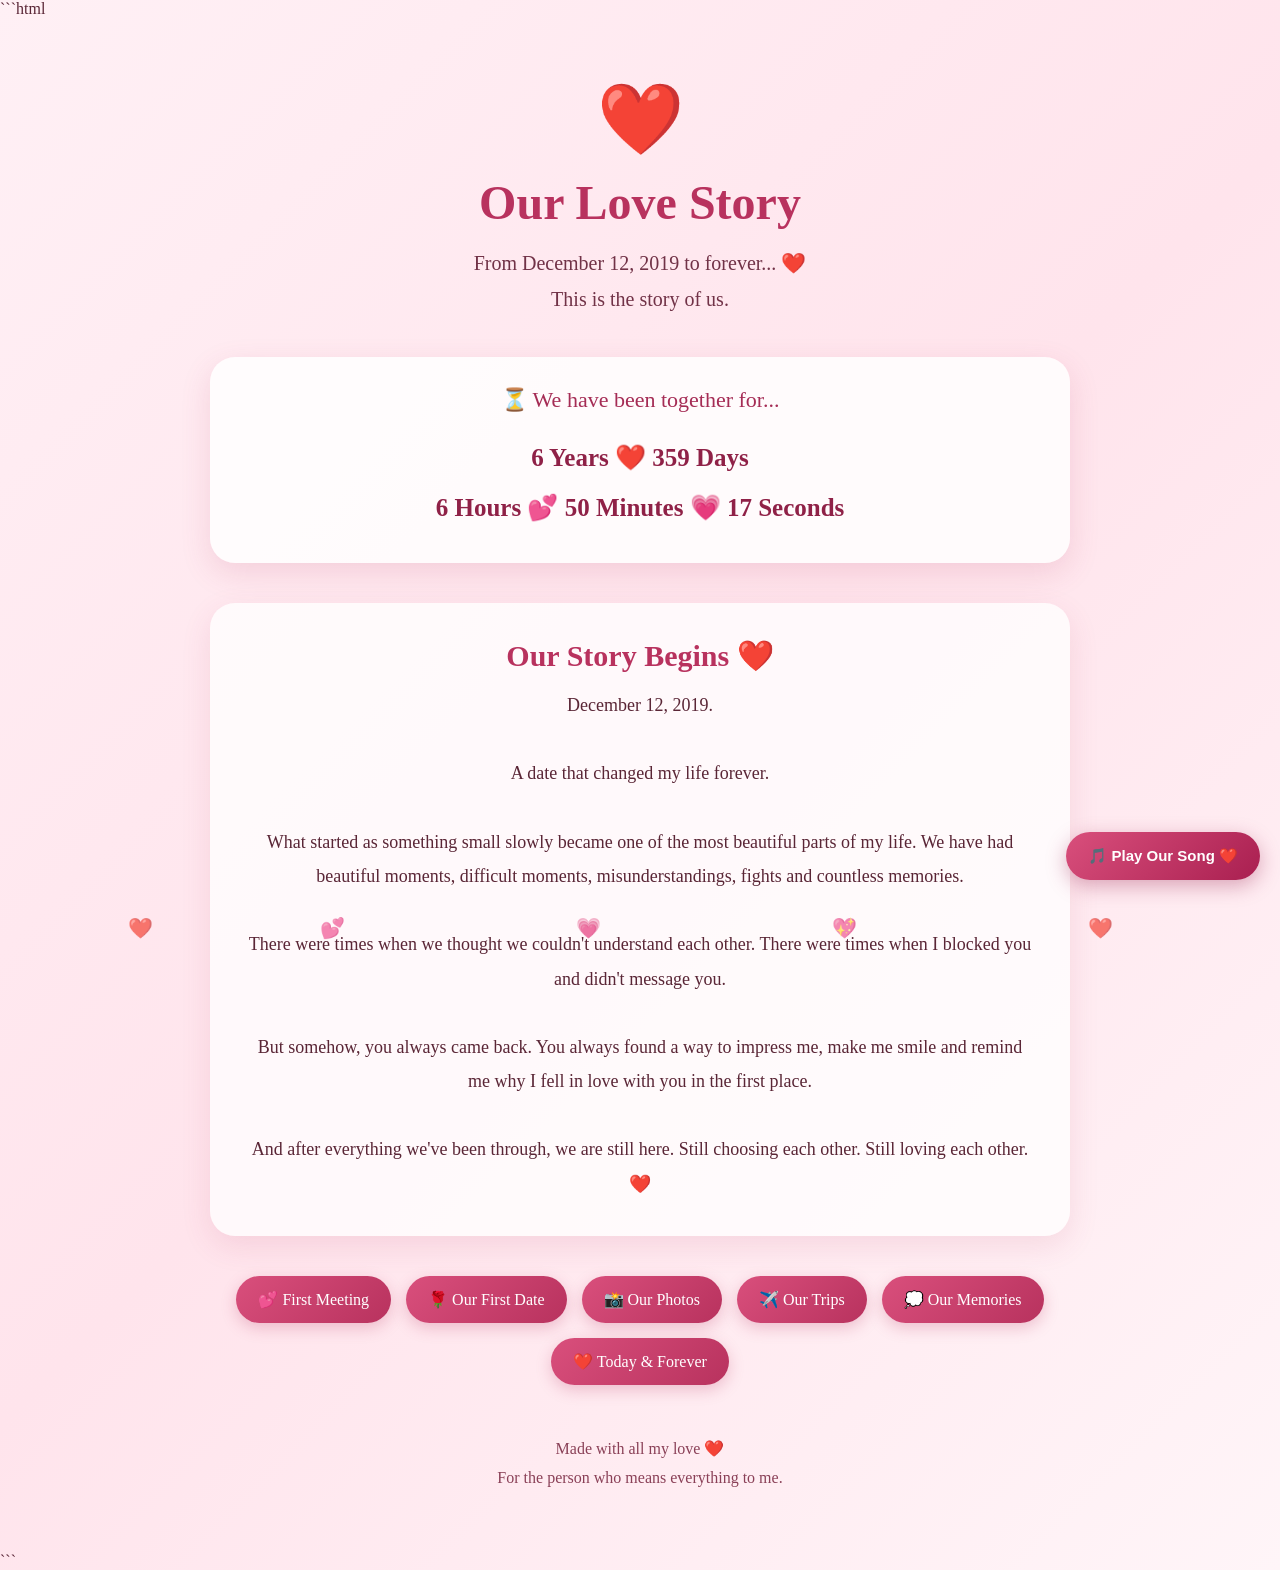
==== websitee/index.html @ d225ccf0 "Add files via upload" ====
```html
<!DOCTYPE html>
<html lang="en">
<head>
    <meta charset="UTF-8">
    <meta name="viewport" content="width=device-width, initial-scale=1.0">

    <title>Our Love Story ❤️</title>

    <link rel="icon" type="image/png" href="assets/icons/favicon.png">

    <style>
        * {
            margin: 0;
            padding: 0;
            box-sizing: border-box;
        }

        body {
            font-family: Georgia, serif;
            background: linear-gradient(
                135deg,
                #fff0f5,
                #ffe4ec,
                #fff5f8
            );
            color: #5a2636;
            min-height: 100vh;
            overflow-x: hidden;
        }

        /* =========================
           FLOATING HEARTS
        ========================= */

        .heart {
            position: fixed;
            bottom: -40px;
            font-size: 20px;
            animation: floatHeart 8s linear infinite;
            opacity: 0.7;
            pointer-events: none;
            z-index: 0;
        }

        @keyframes floatHeart {

            0% {
                transform: translateY(0) rotate(0deg);
                opacity: 0;
            }

            20% {
                opacity: 0.8;
            }

            100% {
                transform: translateY(-110vh) rotate(360deg);
                opacity: 0;
            }
        }


        /* =========================
           MAIN CONTAINER
        ========================= */

        .container {
            width: 90%;
            max-width: 900px;
            margin: auto;
            padding: 60px 20px;
            text-align: center;
            position: relative;
            z-index: 1;
        }


        /* =========================
           HEART
        ========================= */

        .main-heart {
            font-size: 70px;
            animation: heartbeat 1.5s infinite;
        }

        @keyframes heartbeat {

            0%,
            100% {
                transform: scale(1);
            }

            50% {
                transform: scale(1.15);
            }
        }


        /* =========================
           TITLE
        ========================= */

        h1 {
            font-size: 48px;
            color: #b8325e;
            margin: 15px 0;
        }

        .subtitle {
            font-size: 20px;
            line-height: 1.8;
            margin-bottom: 40px;
            color: #713247;
        }


        /* =========================
           LOVE COUNTER
        ========================= */

        .counter-box {
            background: rgba(255, 255, 255, 0.85);
            border-radius: 25px;
            padding: 30px;
            box-shadow:
                0 10px 30px rgba(180, 60, 100, 0.15);
            margin-bottom: 40px;
        }

        .counter-title {
            font-size: 22px;
            margin-bottom: 20px;
            color: #a52c55;
        }

        #loveCounter {
            font-size: 25px;
            font-weight: bold;
            color: #8f2147;
            line-height: 2;
        }


        /* =========================
           STORY
        ========================= */

        .story {
            background: rgba(255, 255, 255, 0.78);
            border-radius: 25px;
            padding: 35px;
            margin-bottom: 40px;

            box-shadow:
                0 10px 30px rgba(180, 60, 100, 0.12);
        }

        .story h2 {
            color: #b8325e;
            margin-bottom: 15px;
            font-size: 30px;
        }

        .story p {
            font-size: 18px;
            line-height: 1.9;
        }


        /* =========================
           NAVIGATION BUTTONS
        ========================= */

        .buttons {
            display: flex;
            flex-wrap: wrap;
            justify-content: center;
            gap: 15px;
            margin-top: 30px;
        }

        .btn {
            text-decoration: none;
            color: white;

            background:
                linear-gradient(
                    135deg,
                    #d94f7c,
                    #b8325e
                );

            padding: 14px 22px;

            border-radius: 30px;

            font-size: 16px;

            transition: 0.3s;

            box-shadow:
                0 5px 15px rgba(184, 50, 94, 0.25);
        }

        .btn:hover {
            transform: translateY(-4px);

            box-shadow:
                0 8px 20px rgba(184, 50, 94, 0.35);
        }


        /* =========================
           MUSIC BUTTON
        ========================= */

        #musicBtn {

            position: fixed;

            right: 20px;
            bottom: 20px;

            z-index: 9999;

            border: none;

            border-radius: 50px;

            padding: 15px 22px;

            background:
                linear-gradient(
                    135deg,
                    #d94f7c,
                    #a91f50
                );

            color: white;

            font-size: 15px;

            font-weight: bold;

            cursor: pointer;

            box-shadow:
                0 6px 20px rgba(150, 30, 75, 0.35);

            transition: 0.3s;
        }

        #musicBtn:hover {

            transform: scale(1.05);

            box-shadow:
                0 8px 25px rgba(150, 30, 75, 0.45);
        }


        /* =========================
           FOOTER
        ========================= */

        footer {

            margin-top: 50px;

            font-size: 16px;

            color: #8a4057;

            line-height: 1.8;
        }


        /* =========================
           MOBILE
        ========================= */

        @media (max-width: 600px) {

            h1 {
                font-size: 35px;
            }

            .subtitle {
                font-size: 17px;
            }

            .story {
                padding: 25px 20px;
            }

            .story p {
                font-size: 16px;
            }

            #loveCounter {
                font-size: 19px;
            }

            #musicBtn {

                right: 12px;
                bottom: 12px;

                padding: 13px 18px;

                font-size: 14px;
            }
        }

    </style>
</head>


<body>


    <!-- ==================================
         BACKGROUND MUSIC
    =================================== -->

    <audio id="bgMusic" loop>

        <source
            src="assets/music/our_song.mp3"
            type="audio/mpeg"
        >

        Your browser does not support audio.

    </audio>


    <!-- ==================================
         FLOATING HEARTS
    =================================== -->

    <div
        class="heart"
        style="left: 10%; animation-delay: 0s;"
    >
        ❤️
    </div>

    <div
        class="heart"
        style="left: 25%; animation-delay: 2s;"
    >
        💕
    </div>

    <div
        class="heart"
        style="left: 45%; animation-delay: 4s;"
    >
        💗
    </div>

    <div
        class="heart"
        style="left: 65%; animation-delay: 1s;"
    >
        💖
    </div>

    <div
        class="heart"
        style="left: 85%; animation-delay: 3s;"
    >
        ❤️
    </div>


    <!-- ==================================
         MAIN CONTENT
    =================================== -->

    <div class="container">


        <div class="main-heart">
            ❤️
        </div>


        <h1>
            Our Love Story
        </h1>


        <p class="subtitle">

            From December 12, 2019 to forever... ❤️

            <br>

            This is the story of us.

        </p>


        <!-- ==================================
             LOVE COUNTER
        =================================== -->

        <div class="counter-box">

            <div class="counter-title">

                ⏳ We have been together for...

            </div>


            <div id="loveCounter">

                Loading our time together... ❤️

            </div>

        </div>


        <!-- ==================================
             OUR STORY
        =================================== -->

        <div class="story">

            <h2>
                Our Story Begins ❤️
            </h2>


            <p>

                December 12, 2019.

                <br><br>

                A date that changed my life forever.

                <br><br>

                What started as something small slowly became
                one of the most beautiful parts of my life.

                We have had beautiful moments, difficult moments,
                misunderstandings, fights and countless memories.

                <br><br>

                There were times when we thought we couldn't
                understand each other.

                There were times when I blocked you and didn't
                message you.

                <br><br>

                But somehow, you always came back.

                You always found a way to impress me,
                make me smile and remind me why I fell in love
                with you in the first place.

                <br><br>

                And after everything we've been through,
                we are still here.

                Still choosing each other.

                Still loving each other.

                ❤️

            </p>

        </div>


        <!-- ==================================
             PAGE BUTTONS
        =================================== -->

        <div class="buttons">


            <a
                href="first-meeting.html"
                class="btn"
            >
                💕 First Meeting
            </a>


            <a
                href="first-date.html"
                class="btn"
            >
                🌹 Our First Date
            </a>


            <a
                href="photos.html"
                class="btn"
            >
                📸 Our Photos
            </a>


            <a
                href="trips.html"
                class="btn"
            >
                ✈️ Our Trips
            </a>


            <a
                href="memories.html"
                class="btn"
            >
                💭 Our Memories
            </a>


            <a
                href="today.html"
                class="btn"
            >
                ❤️ Today & Forever
            </a>


        </div>


        <!-- ==================================
             FOOTER
        =================================== -->

        <footer>

            Made with all my love ❤️

            <br>

            For the person who means everything to me.

        </footer>


    </div>


    <!-- ==================================
         MUSIC BUTTON
    =================================== -->

    <button
        id="musicBtn"
        onclick="toggleMusic()"
    >
        🎵 Play Our Song ❤️
    </button>


    <!-- ==================================
         JAVASCRIPT
    =================================== -->

    <script>


        /* =================================
           LOVE COUNTER
        ================================= */

        const startDate =
            new Date("2019-12-12T00:00:00");


        function updateCounter() {

            const now = new Date();


            const difference =
                now - startDate;


            const seconds =
                Math.floor(
                    difference / 1000
                );


            const days =
                Math.floor(
                    seconds / 86400
                );


            const years =
                Math.floor(
                    days / 365.2425
                );


            const remainingDays =
                Math.floor(
                    days -
                    (years * 365.2425)
                );


            const hours =
                Math.floor(
                    (seconds % 86400) / 3600
                );


            const minutes =
                Math.floor(
                    (seconds % 3600) / 60
                );


            const secs =
                seconds % 60;


            document.getElementById(
                "loveCounter"
            ).innerHTML =

                `${years} Years ❤️
                ${remainingDays} Days

                <br>

                ${hours} Hours 💕
                ${minutes} Minutes 💗
                ${secs} Seconds`;

        }


        updateCounter();


        setInterval(
            updateCounter,
            1000
        );


        /* =================================
           MUSIC
        ================================= */

        const music =
            document.getElementById(
                "bgMusic"
            );


        const musicBtn =
            document.getElementById(
                "musicBtn"
            );


        let isPlaying = false;


        /* Try autoplay */

        window.addEventListener(
            "load",
            function () {

                music.volume = 0.7;


                music.play()

                    .then(function () {

                        isPlaying = true;

                        musicBtn.innerHTML =
                            "🎵 Our Song is Playing ❤️";

                    })

                    .catch(function () {

                        /*
                         Browser blocked autoplay.
                         User can press the button.
                        */

                        isPlaying = false;

                        musicBtn.innerHTML =
                            "🎵 Play Our Song ❤️";

                    });

            }
        );


        /* Play / Pause */

        function toggleMusic() {

            if (music.paused) {

                music.play();

                isPlaying = true;

                musicBtn.innerHTML =
                    "⏸️ Pause Our Song";

            }

            else {

                music.pause();

                isPlaying = false;

                musicBtn.innerHTML =
                    "🎵 Play Our Song ❤️";

            }

        }


    </script>


</body>
</html>
```
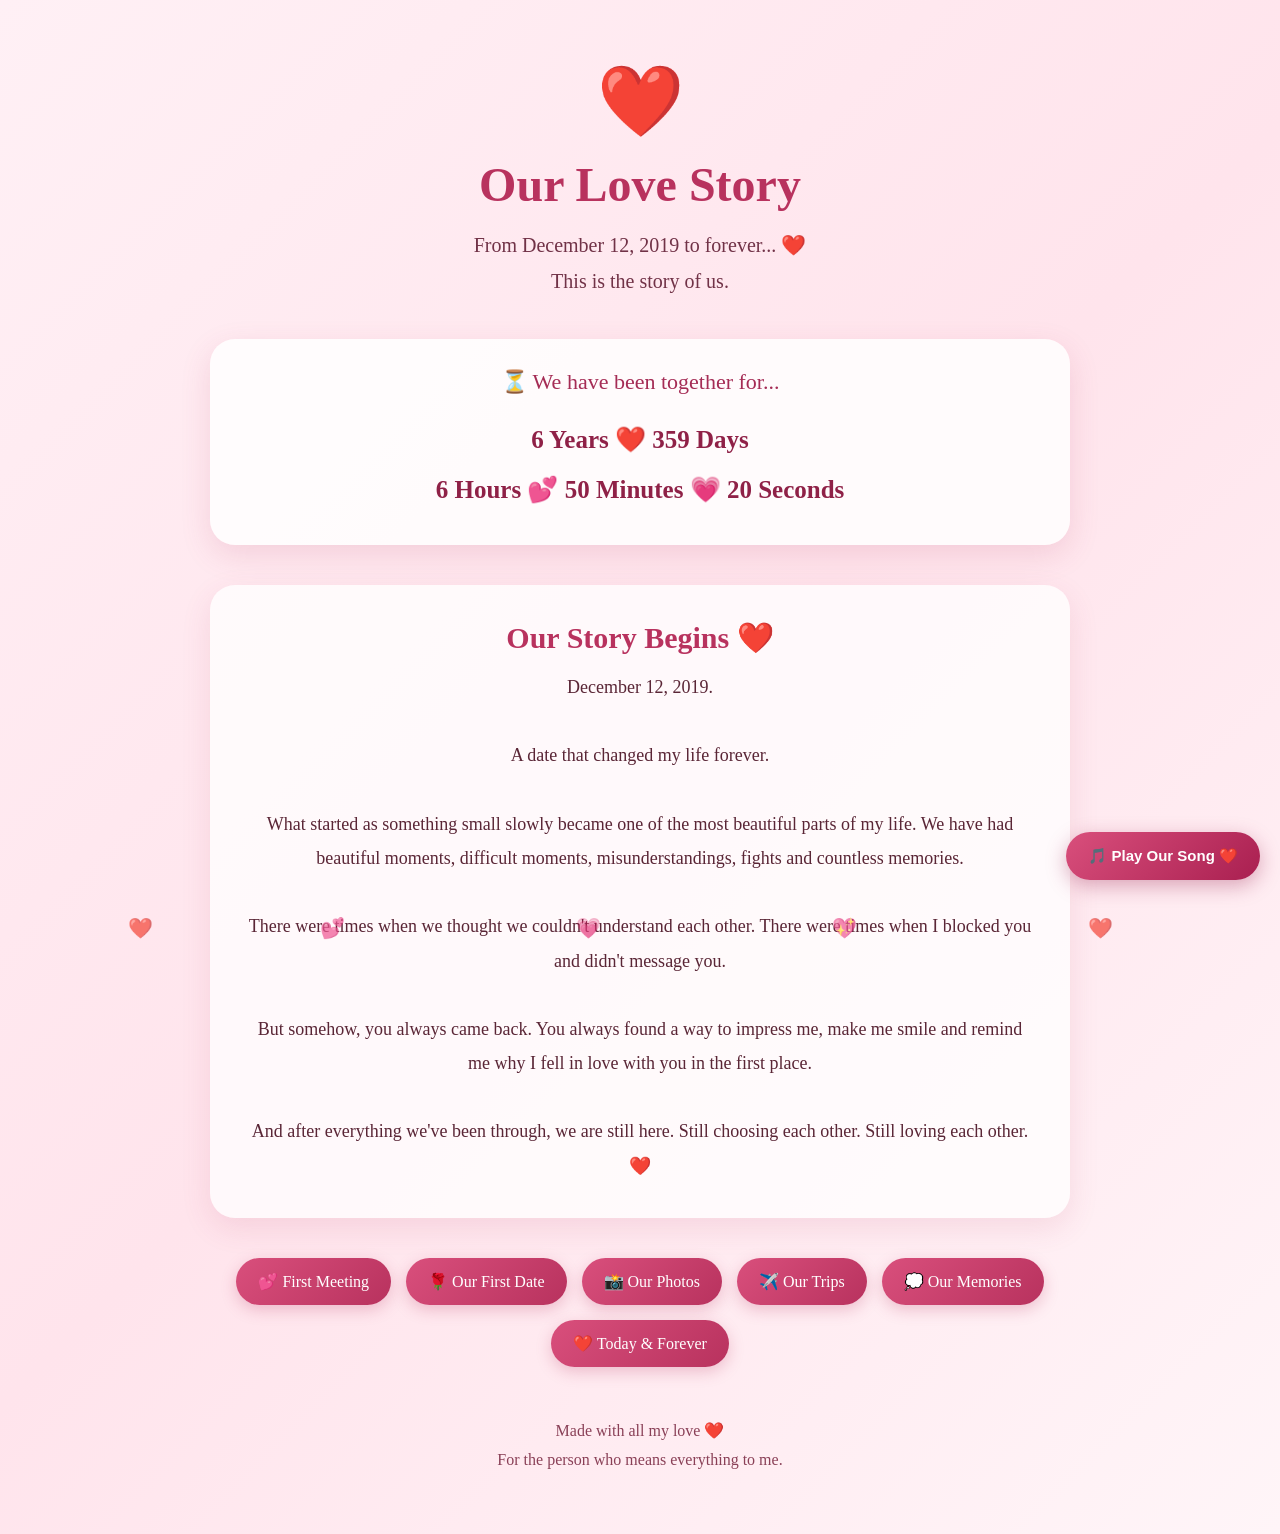
==== commit 694ae5d1: "Update index.html" ====
--- a/websitee/index.html
+++ b/websitee/index.html
@@ -1,4 +1,4 @@
-```html
+
 <!DOCTYPE html>
 <html lang="en">
 <head>
@@ -755,4 +755,4 @@
 
 </body>
 </html>
-```
+
